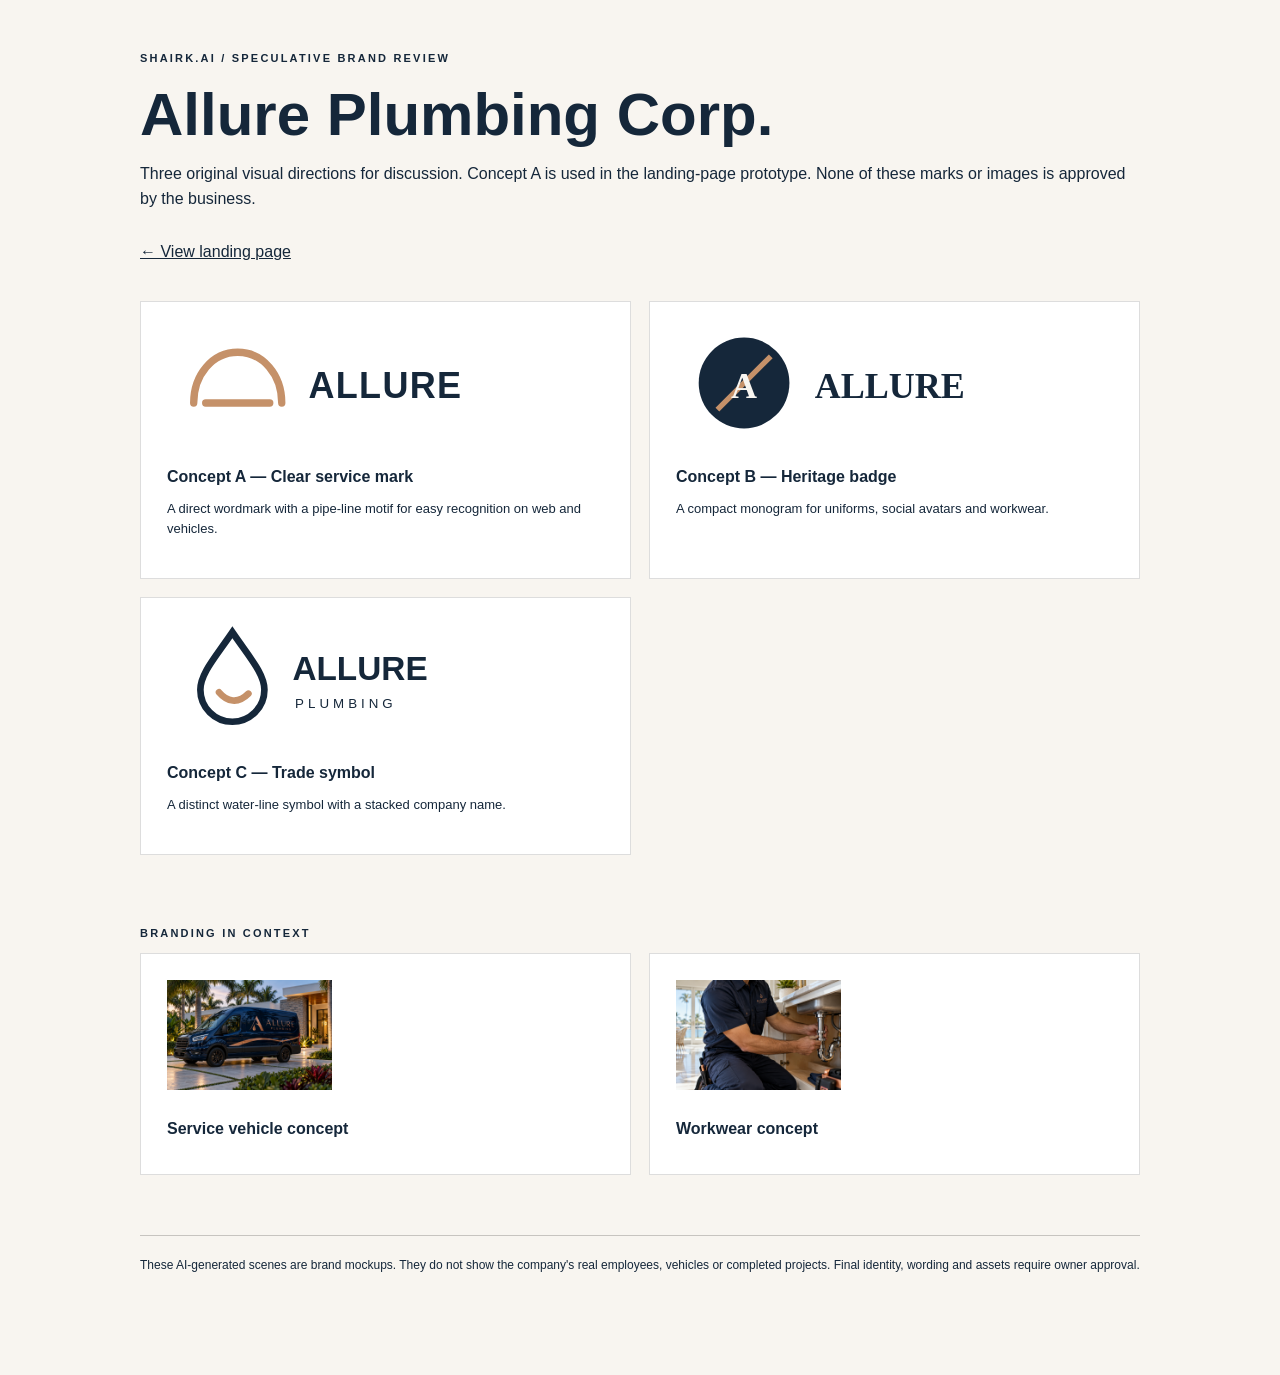
==== logo-review.html @ 7678dd07 "Polish brand directions and add logo review" ====
<!doctype html><html lang="en"><head><meta charset="utf-8"><meta name="viewport" content="width=device-width,initial-scale=1"><title>Allure Plumbing Corp. | Brand concept review</title><style>body{margin:0;background:#f8f5f0;color:#15273a;font-family:Arial,sans-serif}main{width:min(1000px,calc(100% - 36px));margin:50px auto 100px}.eyebrow{font-size:11px;letter-spacing:.2em;font-weight:bold}h1{font-size:clamp(34px,5vw,60px);line-height:1.05;margin:16px 0}p{line-height:1.55}a{color:inherit}.back{display:inline-block;margin:15px 0 40px}.grid{display:grid;grid-template-columns:1fr 1fr;gap:18px}.card{background:white;padding:26px;border:1px solid #0002}.card img{width:100%;height:110px;object-fit:contain;object-position:left}.card h2{font-size:16px;margin:26px 0 10px}.card p{font-size:13px}.concept-photo{width:100%;height:300px;object-fit:cover}.photos{margin-top:70px}.note{font-size:12px;border-top:1px solid #0003;padding-top:20px;margin-top:60px}@media(max-width:700px){.grid{grid-template-columns:1fr}}</style></head><body><main><p class="eyebrow">SHAIRK.AI / SPECULATIVE BRAND REVIEW</p><h1>Allure Plumbing Corp.</h1><p>Three original visual directions for discussion. Concept A is used in the landing-page prototype. None of these marks or images is approved by the business.</p><a class="back" href="/">← View landing page</a><div class="grid"><article class="card"><img src="assets/logo-concept-a.svg" alt="Clean professional wordmark"><h2>Concept A — Clear service mark</h2><p>A direct wordmark with a pipe-line motif for easy recognition on web and vehicles.</p></article><article class="card"><img src="assets/logo-concept-b.svg" alt="Monogram badge"><h2>Concept B — Heritage badge</h2><p>A compact monogram for uniforms, social avatars and workwear.</p></article><article class="card"><img src="assets/logo-concept-c.svg" alt="Water drop trade icon"><h2>Concept C — Trade symbol</h2><p>A distinct water-line symbol with a stacked company name.</p></article></div><div class="photos"><p class="eyebrow">BRANDING IN CONTEXT</p><div class="grid"><article class="card"><img class="concept-photo" src="assets/brand-vehicle.png" alt="Speculative branded service vehicle concept"><h2>Service vehicle concept</h2></article><article class="card"><img class="concept-photo" src="assets/brand-workwear.png" alt="Speculative branded workwear concept"><h2>Workwear concept</h2></article></div></div><p class="note">These AI-generated scenes are brand mockups. They do not show the company's real employees, vehicles or completed projects. Final identity, wording and assets require owner approval.</p></main></body></html>
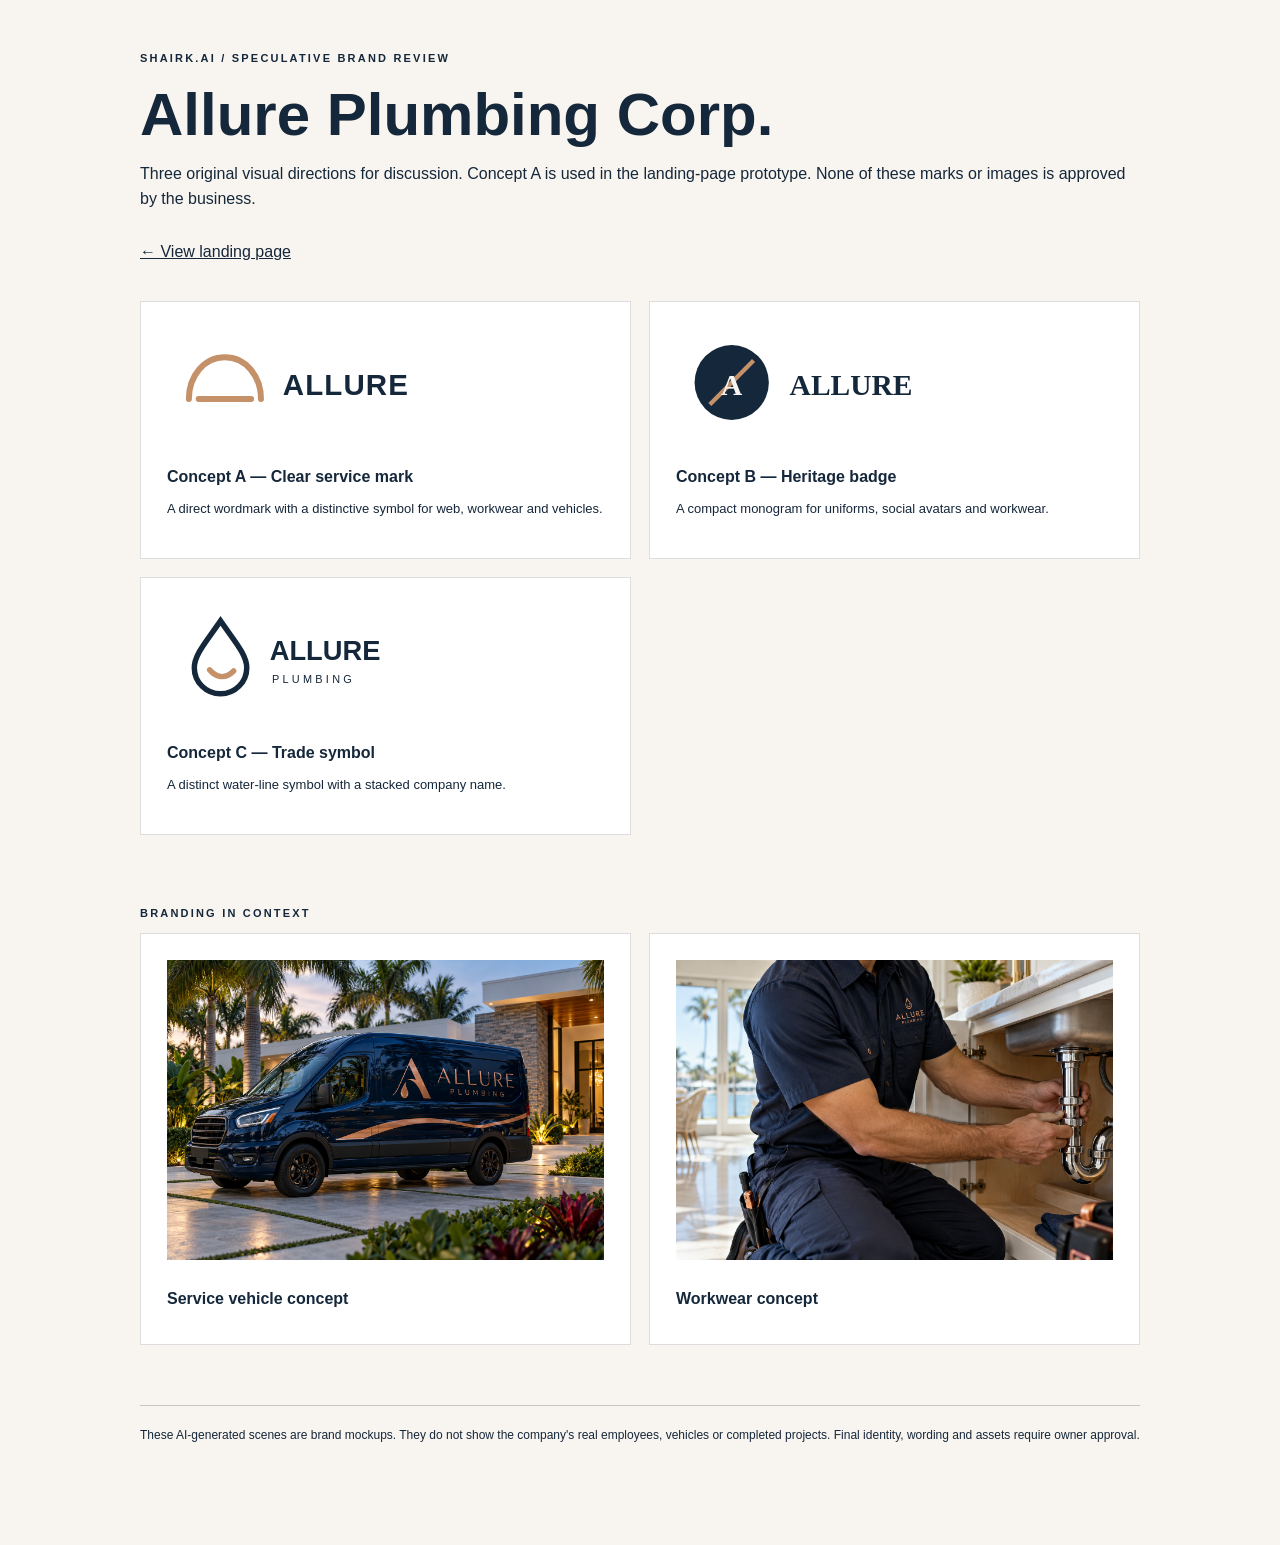
==== commit ef14b14b: "Polish brand directions and add logo review" ====
--- a/logo-review.html
+++ b/logo-review.html
@@ -1 +1 @@
-<!doctype html><html lang="en"><head><meta charset="utf-8"><meta name="viewport" content="width=device-width,initial-scale=1"><title>Allure Plumbing Corp. | Brand concept review</title><style>body{margin:0;background:#f8f5f0;color:#15273a;font-family:Arial,sans-serif}main{width:min(1000px,calc(100% - 36px));margin:50px auto 100px}.eyebrow{font-size:11px;letter-spacing:.2em;font-weight:bold}h1{font-size:clamp(34px,5vw,60px);line-height:1.05;margin:16px 0}p{line-height:1.55}a{color:inherit}.back{display:inline-block;margin:15px 0 40px}.grid{display:grid;grid-template-columns:1fr 1fr;gap:18px}.card{background:white;padding:26px;border:1px solid #0002}.card img{width:100%;height:110px;object-fit:contain;object-position:left}.card h2{font-size:16px;margin:26px 0 10px}.card p{font-size:13px}.concept-photo{width:100%;height:300px;object-fit:cover}.photos{margin-top:70px}.note{font-size:12px;border-top:1px solid #0003;padding-top:20px;margin-top:60px}@media(max-width:700px){.grid{grid-template-columns:1fr}}</style></head><body><main><p class="eyebrow">SHAIRK.AI / SPECULATIVE BRAND REVIEW</p><h1>Allure Plumbing Corp.</h1><p>Three original visual directions for discussion. Concept A is used in the landing-page prototype. None of these marks or images is approved by the business.</p><a class="back" href="/">← View landing page</a><div class="grid"><article class="card"><img src="assets/logo-concept-a.svg" alt="Clean professional wordmark"><h2>Concept A — Clear service mark</h2><p>A direct wordmark with a pipe-line motif for easy recognition on web and vehicles.</p></article><article class="card"><img src="assets/logo-concept-b.svg" alt="Monogram badge"><h2>Concept B — Heritage badge</h2><p>A compact monogram for uniforms, social avatars and workwear.</p></article><article class="card"><img src="assets/logo-concept-c.svg" alt="Water drop trade icon"><h2>Concept C — Trade symbol</h2><p>A distinct water-line symbol with a stacked company name.</p></article></div><div class="photos"><p class="eyebrow">BRANDING IN CONTEXT</p><div class="grid"><article class="card"><img class="concept-photo" src="assets/brand-vehicle.png" alt="Speculative branded service vehicle concept"><h2>Service vehicle concept</h2></article><article class="card"><img class="concept-photo" src="assets/brand-workwear.png" alt="Speculative branded workwear concept"><h2>Workwear concept</h2></article></div></div><p class="note">These AI-generated scenes are brand mockups. They do not show the company's real employees, vehicles or completed projects. Final identity, wording and assets require owner approval.</p></main></body></html>+<!doctype html><html lang="en"><head><meta charset="utf-8"><meta name="viewport" content="width=device-width,initial-scale=1"><title>Allure Plumbing Corp. | Brand concept review</title><style>body{margin:0;background:#f8f5f0;color:#15273a;font-family:Arial,sans-serif}main{width:min(1000px,calc(100% - 36px));margin:50px auto 100px}.eyebrow{font-size:11px;letter-spacing:.2em;font-weight:bold}h1{font-size:clamp(34px,5vw,60px);line-height:1.05;margin:16px 0}p{line-height:1.55}a{color:inherit}.back{display:inline-block;margin:15px 0 40px}.grid{display:grid;grid-template-columns:1fr 1fr;gap:18px}.card{background:white;padding:26px;border:1px solid #0002}.card img{width:100%;height:110px;object-fit:contain;object-position:left}.card h2{font-size:16px;margin:26px 0 10px}.card p{font-size:13px}.card img.concept-photo{width:100%;height:300px;object-fit:cover}.photos{margin-top:70px}.note{font-size:12px;border-top:1px solid #0003;padding-top:20px;margin-top:60px}@media(max-width:700px){.grid{grid-template-columns:1fr}}</style></head><body><main><p class="eyebrow">SHAIRK.AI / SPECULATIVE BRAND REVIEW</p><h1>Allure Plumbing Corp.</h1><p>Three original visual directions for discussion. Concept A is used in the landing-page prototype. None of these marks or images is approved by the business.</p><a class="back" href="/">← View landing page</a><div class="grid"><article class="card"><img src="assets/logo-concept-a.svg" alt="Clean professional wordmark"><h2>Concept A — Clear service mark</h2><p>A direct wordmark with a distinctive symbol for web, workwear and vehicles.</p></article><article class="card"><img src="assets/logo-concept-b.svg" alt="Monogram badge"><h2>Concept B — Heritage badge</h2><p>A compact monogram for uniforms, social avatars and workwear.</p></article><article class="card"><img src="assets/logo-concept-c.svg" alt="Water drop trade icon"><h2>Concept C — Trade symbol</h2><p>A distinct water-line symbol with a stacked company name.</p></article></div><div class="photos"><p class="eyebrow">BRANDING IN CONTEXT</p><div class="grid"><article class="card"><img class="concept-photo" src="assets/brand-vehicle.png" alt="Speculative branded service vehicle concept"><h2>Service vehicle concept</h2></article><article class="card"><img class="concept-photo" src="assets/brand-workwear.png" alt="Speculative branded workwear concept"><h2>Workwear concept</h2></article></div></div><p class="note">These AI-generated scenes are brand mockups. They do not show the company's real employees, vehicles or completed projects. Final identity, wording and assets require owner approval.</p></main></body></html>
